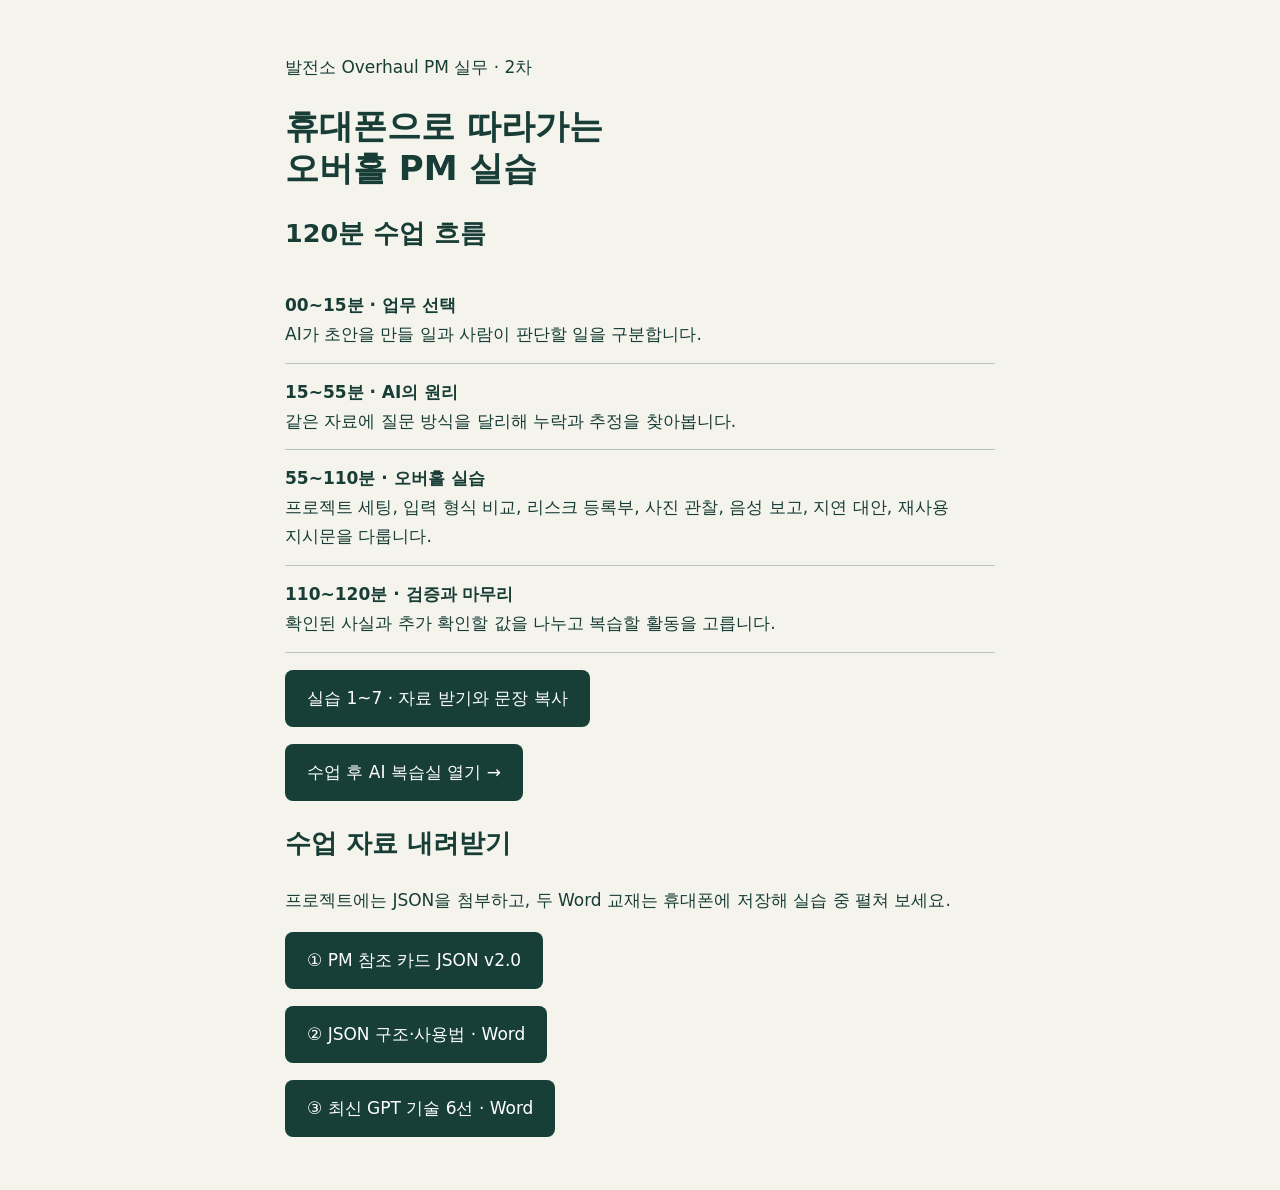
==== index.html @ 2c407fe7 "발전소 오버홀 PM 모바일 실습 사이트 공개" ====
<!doctype html><html lang="ko"><meta charset="utf-8"><meta name="viewport" content="width=device-width, initial-scale=1"><title>발전소 오버홀 PM 실습</title><style>*{box-sizing:border-box}body{margin:0;background:#f4f4ed;color:#183d36;font:17px/1.7 system-ui,sans-serif;word-break:keep-all}main{max-width:750px;margin:auto;padding:36px 20px}h1{line-height:1.25}ol{padding:0;list-style:none}li{padding:14px 0;border-bottom:1px solid #b8c5bb}b{display:block}a{display:inline-block;padding:14px 22px;border-radius:8px;background:#173f38;color:white;text-decoration:none}</style><main><p>발전소 Overhaul PM 실무 · 2차</p><h1>휴대폰으로 따라가는<br>오버홀 PM 실습</h1><h2>120분 수업 흐름</h2><ol><li><b>00~15분 · 업무 선택</b>AI가 초안을 만들 일과 사람이 판단할 일을 구분합니다.</li><li><b>15~55분 · AI의 원리</b>같은 자료에 질문 방식을 달리해 누락과 추정을 찾아봅니다.</li><li><b>55~110분 · 오버홀 실습</b>프로젝트 세팅, 입력 형식 비교, 리스크 등록부, 사진 관찰, 음성 보고, 지연 대안, 재사용 지시문을 다룹니다.</li><li><b>110~120분 · 검증과 마무리</b>확인된 사실과 추가 확인할 값을 나누고 복습할 활동을 고릅니다.</li></ol><p><a href="labs.html">실습 1~7 · 자료 받기와 문장 복사</a></p><a href="./oh-pm-resources.html">수업 후 AI 복습실 열기 →</a><section><h2>수업 자료 내려받기</h2><p>프로젝트에는 JSON을 첨부하고, 두 Word 교재는 휴대폰에 저장해 실습 중 펼쳐 보세요.</p><p><a href="files/oh-knowledge.json" download>① PM 참조 카드 JSON v2.0</a></p><p><a href="files/json-guide.docx" download>② JSON 구조·사용법 · Word</a></p><p><a href="files/gpt-practice.docx" download>③ 최신 GPT 기술 6선 · Word</a></p></section></main></html>
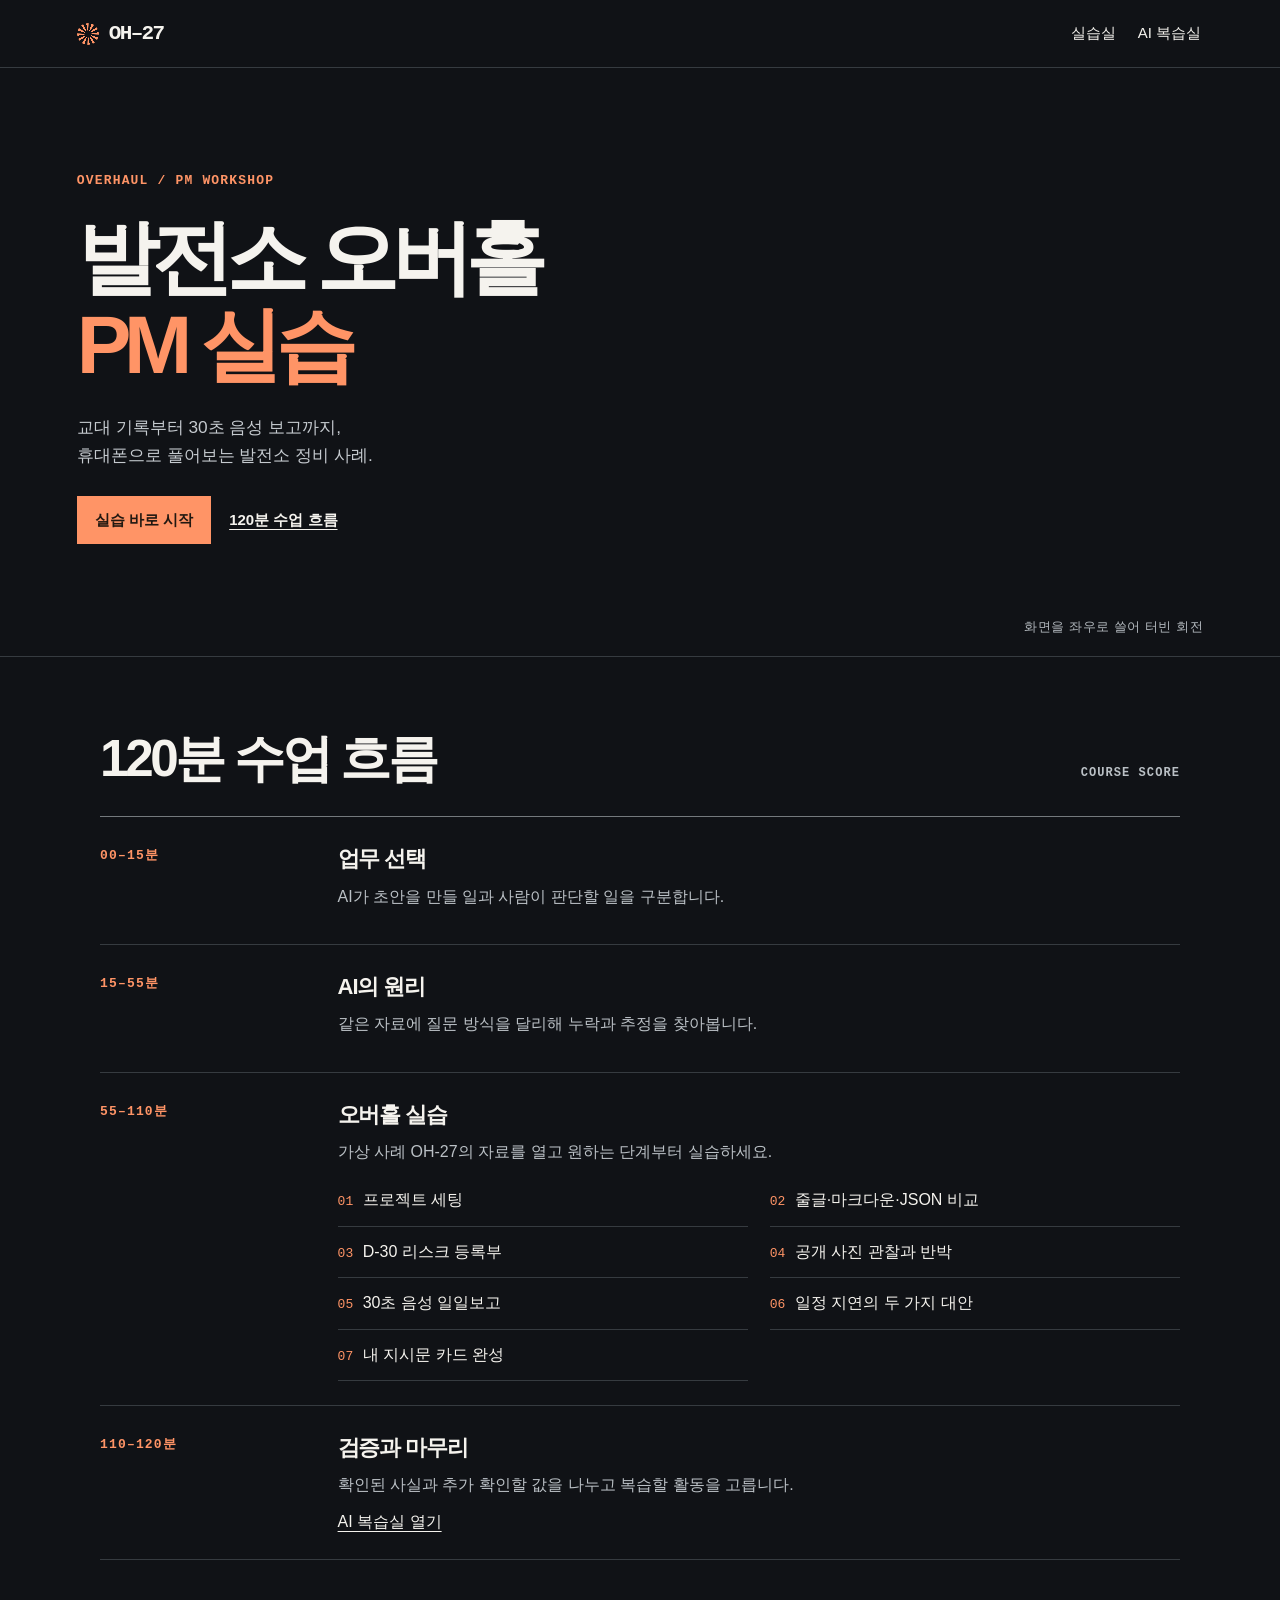
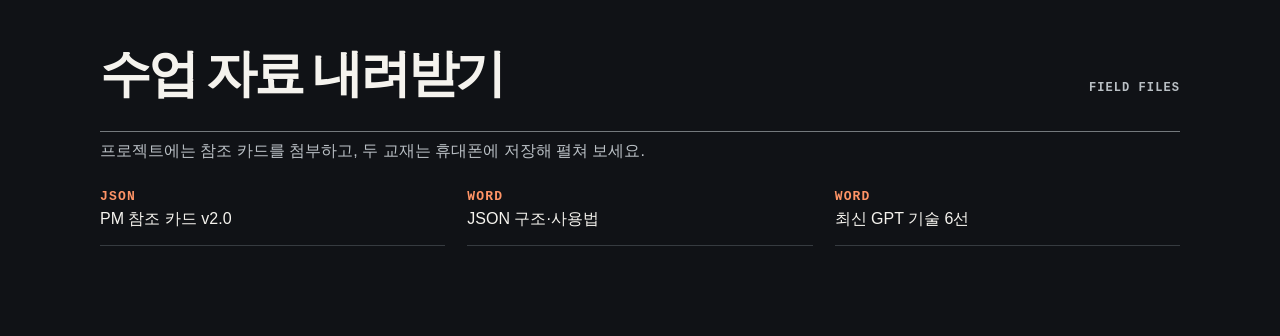
==== commit 095ae5fe: "모바일 터빈 아트와 실습 화면 업데이트" ====
--- a/index.html
+++ b/index.html
@@ -1 +1,16 @@
-<!doctype html><html lang="ko"><meta charset="utf-8"><meta name="viewport" content="width=device-width, initial-scale=1"><title>발전소 오버홀 PM 실습</title><style>*{box-sizing:border-box}body{margin:0;background:#f4f4ed;color:#183d36;font:17px/1.7 system-ui,sans-serif;word-break:keep-all}main{max-width:750px;margin:auto;padding:36px 20px}h1{line-height:1.25}ol{padding:0;list-style:none}li{padding:14px 0;border-bottom:1px solid #b8c5bb}b{display:block}a{display:inline-block;padding:14px 22px;border-radius:8px;background:#173f38;color:white;text-decoration:none}</style><main><p>발전소 Overhaul PM 실무 · 2차</p><h1>휴대폰으로 따라가는<br>오버홀 PM 실습</h1><h2>120분 수업 흐름</h2><ol><li><b>00~15분 · 업무 선택</b>AI가 초안을 만들 일과 사람이 판단할 일을 구분합니다.</li><li><b>15~55분 · AI의 원리</b>같은 자료에 질문 방식을 달리해 누락과 추정을 찾아봅니다.</li><li><b>55~110분 · 오버홀 실습</b>프로젝트 세팅, 입력 형식 비교, 리스크 등록부, 사진 관찰, 음성 보고, 지연 대안, 재사용 지시문을 다룹니다.</li><li><b>110~120분 · 검증과 마무리</b>확인된 사실과 추가 확인할 값을 나누고 복습할 활동을 고릅니다.</li></ol><p><a href="labs.html">실습 1~7 · 자료 받기와 문장 복사</a></p><a href="./oh-pm-resources.html">수업 후 AI 복습실 열기 →</a><section><h2>수업 자료 내려받기</h2><p>프로젝트에는 JSON을 첨부하고, 두 Word 교재는 휴대폰에 저장해 실습 중 펼쳐 보세요.</p><p><a href="files/oh-knowledge.json" download>① PM 참조 카드 JSON v2.0</a></p><p><a href="files/json-guide.docx" download>② JSON 구조·사용법 · Word</a></p><p><a href="files/gpt-practice.docx" download>③ 최신 GPT 기술 6선 · Word</a></p></section></main></html>
+<!doctype html>
+<html lang="ko"><head><meta charset="utf-8"><meta name="viewport" content="width=device-width,initial-scale=1">
+<meta name="theme-color" content="#101216"><title>발전소 오버홀 PM 실습</title>
+<link rel="stylesheet" href="art/workshop.css"><script src="art/rotor.js" defer></script></head>
+<body><header class="mast"><a class="brand" href="index.html"><i aria-hidden="true"></i>OH–27</a><nav><a href="labs.html">실습실</a><a href="oh-pm-resources.html">AI 복습실</a></nav></header>
+<main><section class="hero"><div class="artboard"><canvas aria-hidden="true"></canvas><div class="artnote">화면을 좌우로 쓸어 터빈 회전</div></div>
+<div class="intro"><p class="eyebrow">OVERHAUL / PM WORKSHOP</p><h1>발전소 오버홀<br><em>PM 실습</em></h1><p class="lead">교대 기록부터 30초 음성 보고까지,<br>휴대폰으로 풀어보는 발전소 정비 사례.</p>
+<a class="primary" href="labs.html#lab1">실습 바로 시작</a><a class="secondary" href="#flow">120분 수업 흐름</a></div></section>
+<div class="bodywrap"><section id="flow"><div class="sectionhead"><h2>120분 수업 흐름</h2><span>COURSE SCORE</span></div>
+<ol class="score"><li><time>00–15분</time><div><h3>업무 선택</h3><p>AI가 초안을 만들 일과 사람이 판단할 일을 구분합니다.</p></div></li>
+<li><time>15–55분</time><div><h3>AI의 원리</h3><p>같은 자료에 질문 방식을 달리해 누락과 추정을 찾아봅니다.</p></div></li>
+<li><time>55–110분</time><div><h3>오버홀 실습</h3><p>가상 사례 OH-27의 자료를 열고 원하는 단계부터 실습하세요.</p>
+<nav class="lablinks" aria-label="실습 단계"><a href="labs.html#lab1"><b>01</b> 프로젝트 세팅</a><a href="labs.html#lab2"><b>02</b> 줄글·마크다운·JSON 비교</a><a href="labs.html#lab3"><b>03</b> D-30 리스크 등록부</a><a href="labs.html#lab4"><b>04</b> 공개 사진 관찰과 반박</a><a href="labs.html#lab5"><b>05</b> 30초 음성 일일보고</a><a href="labs.html#lab6"><b>06</b> 일정 지연의 두 가지 대안</a><a href="labs.html#lab7"><b>07</b> 내 지시문 카드 완성</a></nav></div></li>
+<li><time>110–120분</time><div><h3>검증과 마무리</h3><p>확인된 사실과 추가 확인할 값을 나누고 복습할 활동을 고릅니다.</p><a href="oh-pm-resources.html">AI 복습실 열기</a></div></li></ol></section>
+<section><div class="sectionhead"><h2>수업 자료 내려받기</h2><span>FIELD FILES</span></div><p>프로젝트에는 참조 카드를 첨부하고, 두 교재는 휴대폰에 저장해 펼쳐 보세요.</p>
+<div class="files"><a download href="files/oh-knowledge.json"><small>JSON</small> PM 참조 카드 v2.0</a><a download href="files/json-guide.docx"><small>WORD</small> JSON 구조·사용법</a><a download href="files/gpt-practice.docx"><small>WORD</small> 최신 GPT 기술 6선</a></div></section></div></main></body></html>
--- a/art/workshop.css
+++ b/art/workshop.css
@@ -0,0 +1,7 @@
+:root{color-scheme:dark;--bg:#101216;--fg:#f5f3ee;--muted:#bac0c5;--line:#363b40;--accent:#ff9466}
+*{box-sizing:border-box}html{scroll-padding-top:1rem}body,.reading{margin:0;background:var(--bg);color:var(--fg);font:16px/1.65 Arial,"Malgun Gothic",system-ui,sans-serif;word-break:keep-all;overflow-wrap:break-word}a{color:inherit;text-underline-offset:.25em}a:focus-visible,button:focus-visible,summary:focus-visible{outline:3px solid var(--accent);outline-offset:3px}
+.mast{height:68px;display:flex;align-items:center;justify-content:space-between;padding:0 6vw;border-bottom:1px solid var(--line);background:#101216;color:var(--fg);border-radius:0;margin:0}.mast a{color:var(--fg);background:none;border:0;margin:0;text-decoration:none}.mast nav{display:flex;gap:18px}.mast nav a{font-weight:500;padding:10px 2px;font-size:15px}.brand{display:flex;align-items:center;gap:10px;font:700 21px monospace;letter-spacing:-.08em}.brand i{width:22px;height:22px;border-radius:50%;background:repeating-conic-gradient(from 20deg,var(--accent) 0deg 12deg,transparent 15deg 30deg);mask:radial-gradient(circle,transparent 22%,#000 24%)}
+.hero{isolation:isolate;position:relative;min-height:clamp(520px,46vw,720px);display:grid;align-items:center;overflow:hidden;background:#101216;border-bottom:1px solid var(--line)}.artboard{position:absolute;inset:0 0 0 39%;z-index:-1;touch-action:pan-y}.artboard canvas{width:100%;height:100%;display:block}.artnote{position:absolute;bottom:18px;right:6vw;font-size:13px;letter-spacing:.04em;color:#b2b8bd;pointer-events:none}.intro{padding:52px 0 60px 6vw;width:49%;pointer-events:none}.intro a{pointer-events:auto}.eyebrow,.sectionhead span,.files small,time,.reading small{font:600 13px/1.5 ui-monospace,monospace;letter-spacing:.09em;color:var(--accent)}h1,h2,h3,p{margin:0}.intro h1{font-size:clamp(52px,6.4vw,108px);letter-spacing:-.09em;line-height:1.06;margin:24px 0}.intro em{color:var(--accent);font-style:normal}.lead{color:#c5cacf;font-size:clamp(16px,1.35vw,22px);line-height:1.65;margin:0 0 26px}.primary,.secondary{display:inline-block;font-weight:700;font-size:15px;text-decoration:none;padding:12px 18px}.primary{background:var(--accent);color:#211811}.secondary{text-decoration:underline;color:var(--fg)}
+.bodywrap{width:min(1080px,88%);margin:auto;padding:60px 0 90px}.bodywrap section+section{margin-top:72px}.sectionhead{display:flex;align-items:baseline;justify-content:space-between;gap:10px;border-bottom:1px solid #74797d;padding-bottom:15px}.sectionhead h2,.reading h1{font-size:clamp(28px,4vw,52px);letter-spacing:-.065em}.sectionhead span{color:var(--muted);font-size:12px}.score{list-style:none;padding:0;margin:0}.score li{display:grid;grid-template-columns:minmax(100px,22%) 1fr;padding:24px 0;border-bottom:1px solid var(--line)}time{padding-top:5px}.score h3{font-size:22px;letter-spacing:-.05em}.score p,.bodywrap section>p{color:var(--muted);margin:6px 0 10px}.lablinks,.files{display:grid;grid-template-columns:repeat(2,minmax(0,1fr));gap:0 22px}.lablinks a,.files a{display:block;text-decoration:none;border-bottom:1px solid var(--line);padding:12px 0}.lablinks b{font:13px monospace;color:var(--accent);margin-right:5px}.lablinks a:hover,.files a:hover,.mast a:hover{color:var(--accent)}.files{grid-template-columns:repeat(3,minmax(0,1fr))}.files small{display:block}
+.reading main{width:min(88%,820px);max-width:none;margin:auto;padding:48px 0 80px}.reading main>header,.reading article,.reading main>section{background:transparent;color:var(--fg);border-radius:0;margin:0;padding:30px 0;border-bottom:1px solid var(--line)}.reading h1,.reading h2{line-height:1.25;margin:.4em 0}.reading h2{font-size:clamp(25px,4vw,34px);letter-spacing:-.055em}.reading p{margin:12px 0}.reading main a{color:var(--accent)}.reading nav:not(.mast nav){display:flex;flex-wrap:wrap;gap:6px;align-items:center}.reading main nav a,.reading .btn,.reading .button,.reading button{display:inline-block;margin:3px 3px 3px 0;padding:10px 14px;border-radius:3px;border:1px solid #696357;background:#29251f;color:#ffe1ce;text-decoration:none;font:inherit;cursor:pointer}.reading details{background:#1b1f24;border:1px solid var(--line);border-radius:3px;padding:12px 16px;margin:12px 0}.reading summary{cursor:pointer;font-weight:650;padding:4px 0}.reading pre,.reading blockquote{background:#121519;color:#e2e6e9;white-space:pre-wrap;overflow-wrap:anywhere;padding:14px;border-left:2px solid var(--accent);margin:12px 0}.reading section:target{outline:0;border-top:2px solid var(--accent)}.reading img{max-width:100%;height:auto}
+@media(max-width:700px){.mast{height:54px}.hero{display:flex;flex-direction:column;align-items:stretch;min-height:0}.artboard{position:relative;inset:auto;height:clamp(220px,62vw,360px);order:0;z-index:0}.artnote{bottom:4px;font-size:12px}.intro{order:1;width:100%;padding:18px 6vw 32px}.intro h1{font-size:clamp(43px,11vw,70px);margin:12px 0}.intro h1 br{display:none}.intro em{display:block}.lead{margin-bottom:16px}.bodywrap{padding-top:36px}.score li{grid-template-columns:84px 1fr;padding:18px 0}.score h3{font-size:20px}.lablinks,.files{grid-template-columns:1fr}.sectionhead span{font-size:12px;letter-spacing:0}.reading main{padding-top:24px}}
